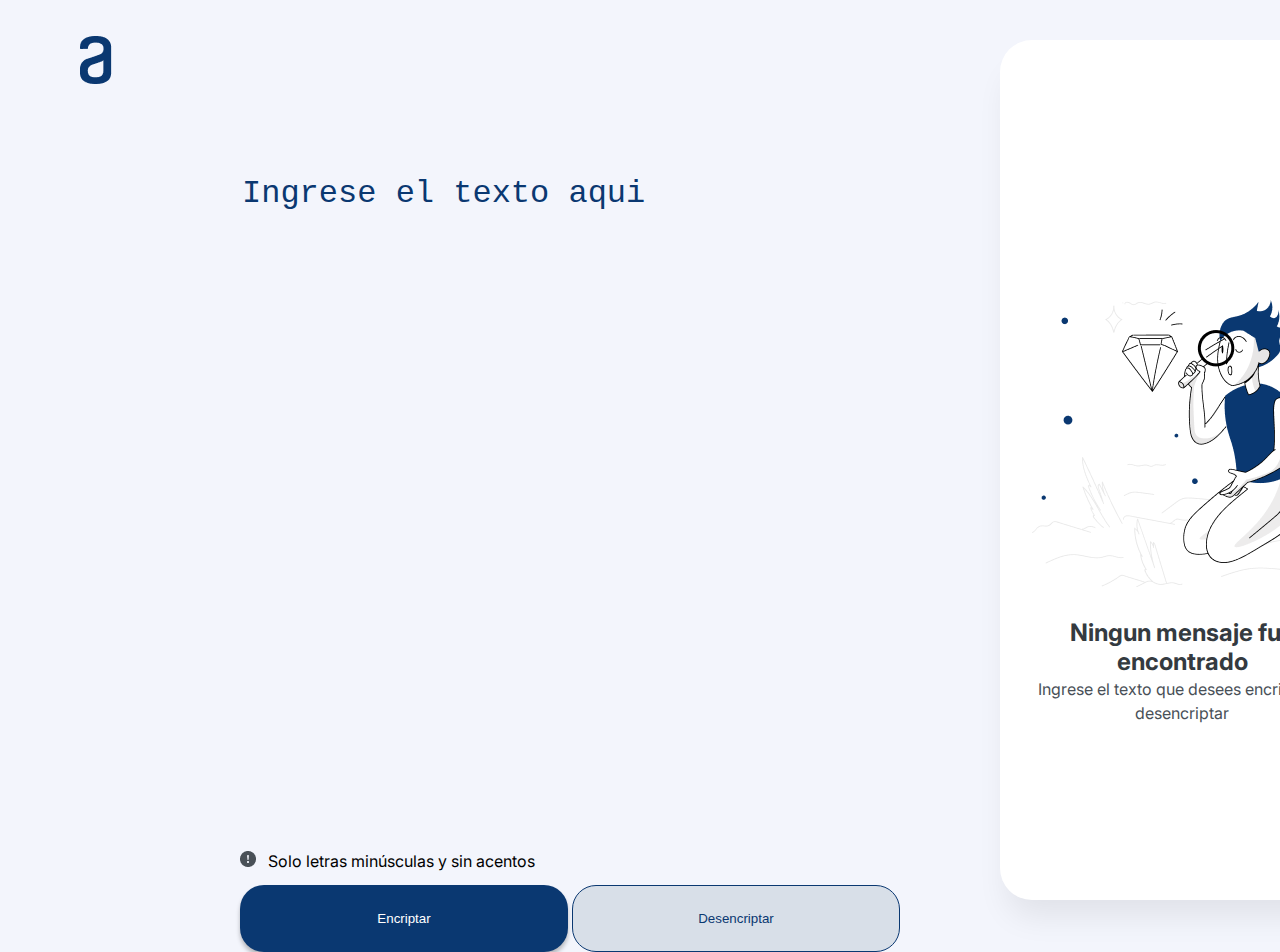
==== index.html @ 1331f790 "Avance significativo frontnend" ====
<!DOCTYPE html>


<html lang="es"></html>

    <head>
        <meta charset="UTF-8">
        <meta name="viewport" content="width=device-width">
        <title>Encriptador</title>
        <link rel="stylesheet" href="reset.css"> 
        <link rel="stylesheet" href="style.css">  
        <link rel="preconnect" href="https://fonts.googleapis.com">
        <link rel="preconnect" href="https://fonts.gstatic.com" crossorigin>
        <link href="https://fonts.googleapis.com/css2?family=Inter:wght@500&family=Montserrat:wght@300&display=swap" rel="stylesheet">  
    </head>

    <body>
        
        <header>
            <h1 class="logo"><img src="assets_icons/Logo.png" alt="Logo de alura"></h1>
        </header>
        
        <main>

            <div class="ingrese-texto">
                <textarea name="mensaje" class="mensaje" id="mensaje" cols="20" rows="1" placeholder="Ingrese el texto aqui"></textarea>
            </div>

            <div class="advertencia">
                <img src="assets_icons/Exclamacion.png" alt="Simbolo de Exclamacion">
                Solo letras minúsculas y sin acentos
            </div>


            <div class="botones">
                <button class="boton-encriptar">Encriptar</button>
                <button class="boton-desencriptar">Desencriptar</button>
            </div>

            <div class="rectangulo">
            </div>
            <img src="assets_icons/Muñeco.png" alt="Imagen de una persona" class="munehco">

            <div class="mensaje-inencontrado">
                <p class="ningun-mensaje">Ningun mensaje fue encontrado</p>
                <p class="ingrese-mensaje">Ingrese el texto que desees encriptar o desencriptar</p>
            </div>
        </main>

        <footer>

        </footer>
    </body>

</html>
---- style.css ----
body{
    background-color: #F3F5FC;
    font-family: 'Inter';
}

.logo{
    padding:  2.78%; 
}

.ingrese-texto{
    /* Ingrese el texto aqui */
    position: absolute;
    left: 240px;
    top: 168px;
}

.mensaje{
    width: 685px;
    height: 674px;
    font-style: normal;
    font-weight: 400;
    font-size: 32px;
    line-height: 150%;
    /* Dark blue/dark-blue-300 */
    
    color: #0A3871;
    background-color: transparent;
    border: none;
    border-color: none;
    resize: none;
}

#mensaje::placeholder{
    color: #0A3871;
}

#mensaje:focus{
    outline: none;
}

.advertencia{
    position: absolute;
    width: 340sx;
    height: 18px;
    left: 240px;
    top: 851px;

}

.advertencia img{
    margin-right: 8px;
}

.botones{
    position: absolute;
    width: 680px;
    height: 67px;
    left: 240px;
    top: 885px;
}

.boton-encriptar{
    width: 328px;
    height: 67px;
    background: #0A3871;
    box-shadow: 0px 4px 4px rgba(0, 0, 0, 0.25);
    border-radius: 24px;
    border: none;
    color: white;
}

.boton-encriptar:hover{
    background: #356EA9;
}

.boton-desencriptar:hover{
    background: #EFF1FA;
}


.boton-desencriptar{
    width: 328px;
    height: 67px;
    background: #D8DFE8;
    border: 1px solid #0A3871;
    border-radius: 24px;
    color: #0A3871;
}

.rectangulo{
    position: absolute;
    width: 400px;
    height: 860px;
    left: 1000px;
    top: 40px;

    /* White */

    background: #FFFFFF;
    /* shadow */

    box-shadow: 0px 24px 32px -8px rgba(0, 0, 0, 0.08);
    border-radius: 32px;
}

.munehco{
    position: absolute;
    width: 336px;
    height: 304px;
    left: 1032px;
    top: 283px;
}

.mensaje-inencontrado{
    position: absolute;
    width: 336px;
    height: 122px;
    left: 1032px;
    top: 619px;
}

.ningun-mensaje{
    width: 300px;
    height: 58px;

    font-style: normal;
    font-weight: 700;
    font-size: 24px;
    line-height: 120%;
    /* or 29px */

    text-align: center;

    /* Gray/gray-500 */

    color: #343A40;
}

.ingrese-mensaje{
    width: 300px;
    height: 48px;

    font-style: normal;
    font-weight: 400;
    font-size: 16px;
    line-height: 150%;
    /* or 24px */

    text-align: center;

    /* Gray/gray-400 */

    color: #495057;
}
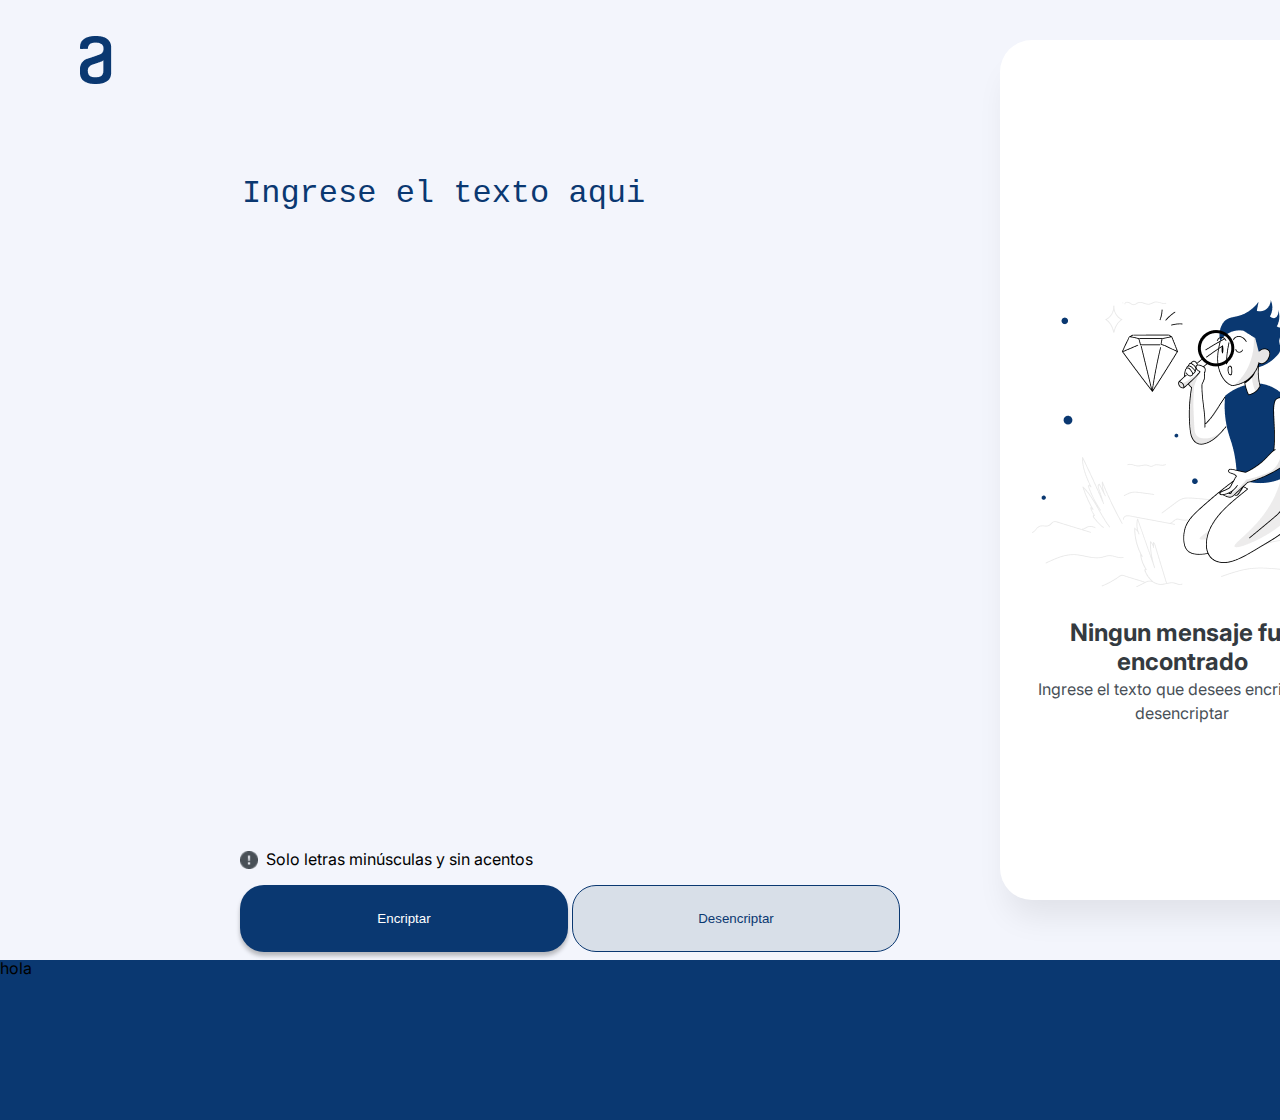
==== commit 035e92db: "Parte logica terminada" ====
--- a/index.html
+++ b/index.html
@@ -12,6 +12,7 @@
         <link rel="preconnect" href="https://fonts.googleapis.com">
         <link rel="preconnect" href="https://fonts.gstatic.com" crossorigin>
         <link href="https://fonts.googleapis.com/css2?family=Inter:wght@500&family=Montserrat:wght@300&display=swap" rel="stylesheet">  
+        <link rel="funcional" href="main.js">
     </head>
 
     <body>
@@ -28,28 +29,38 @@
 
             <div class="advertencia">
                 <img src="assets_icons/Exclamacion.png" alt="Simbolo de Exclamacion">
-                Solo letras minúsculas y sin acentos
+                <p>Solo letras minúsculas y sin acentos</p>
             </div>
 
 
             <div class="botones">
-                <button class="boton-encriptar">Encriptar</button>
-                <button class="boton-desencriptar">Desencriptar</button>
+                <button  type="button" class="boton-encriptar" onclick="bottonEncriptar()">Encriptar</button>
+                <button class="boton-desencriptar" onclick="bottonDesencriptar()">Desencriptar</button>
             </div>
 
             <div class="rectangulo">
             </div>
-            <img src="assets_icons/Muñeco.png" alt="Imagen de una persona" class="munehco">
+            <img src="assets_icons/Muñeco.png" alt="Imagen de una persona" class="munehco" id="munehco">
 
-            <div class="mensaje-inencontrado">
+            <div class="mensaje-inencontrado" id="mensaje-inencontrado">
                 <p class="ningun-mensaje">Ningun mensaje fue encontrado</p>
                 <p class="ingrese-mensaje">Ingrese el texto que desees encriptar o desencriptar</p>
             </div>
+
+            <div class="resultado-mensaje">
+                <p id="mensaje-generado"></p>
+            </div>
+            <button type="button" class="boton-copiar" id="boton-copiar" onclick="copiar()">Copiar</button>
         </main>
 
         <footer>
+            <p>hola</p>
+        </footer>
 
-        </footer>
+        <script src="main.js">
+
+        </script>
     </body>
 
+
 </html>--- a/style.css
+++ b/style.css
@@ -40,7 +40,8 @@
 
 .advertencia{
     position: absolute;
-    width: 340sx;
+    display: inline-flex;
+    width: 310px;
     height: 18px;
     left: 240px;
     top: 851px;
@@ -151,4 +152,63 @@
     /* Gray/gray-400 */
 
     color: #495057;
+}
+
+
+.resultado-mensaje{
+    position: absolute;
+    width: 336px;
+    height: 741px;
+    left: 1032px;
+    top: 72px;
+
+    font-family: 'Inter';
+    font-style: normal;
+    font-weight: 400;
+    font-size: 24px;
+    line-height: 150%;
+    /* or 36px */
+
+    overflow: auto;
+    padding: 5px;
+    word-wrap: break-word;
+    /* Gray/gray-400 */
+
+    color: #495057;
+}
+
+#mensaje-generado{
+    width: 336px;
+    height: 741px;
+}
+
+
+
+.boton-copiar{
+    /* Button */
+    box-sizing: border-box;
+    display: none;
+    position: absolute;
+    width: 336px;
+    height: 67px;
+    left: 1032px;
+    top: 825px;
+
+    /* Dark blue/dark-blue-300 */
+
+    border: 1px solid #0A3871;
+    border-radius: 24px;
+}
+
+.boton-copiar:hover{
+    background: #D8DFE8;
+}
+
+
+footer{
+    position: absolute;
+    width: 100%;
+    height: 10em;
+    top: 60em;
+    background: #0A3871;
 }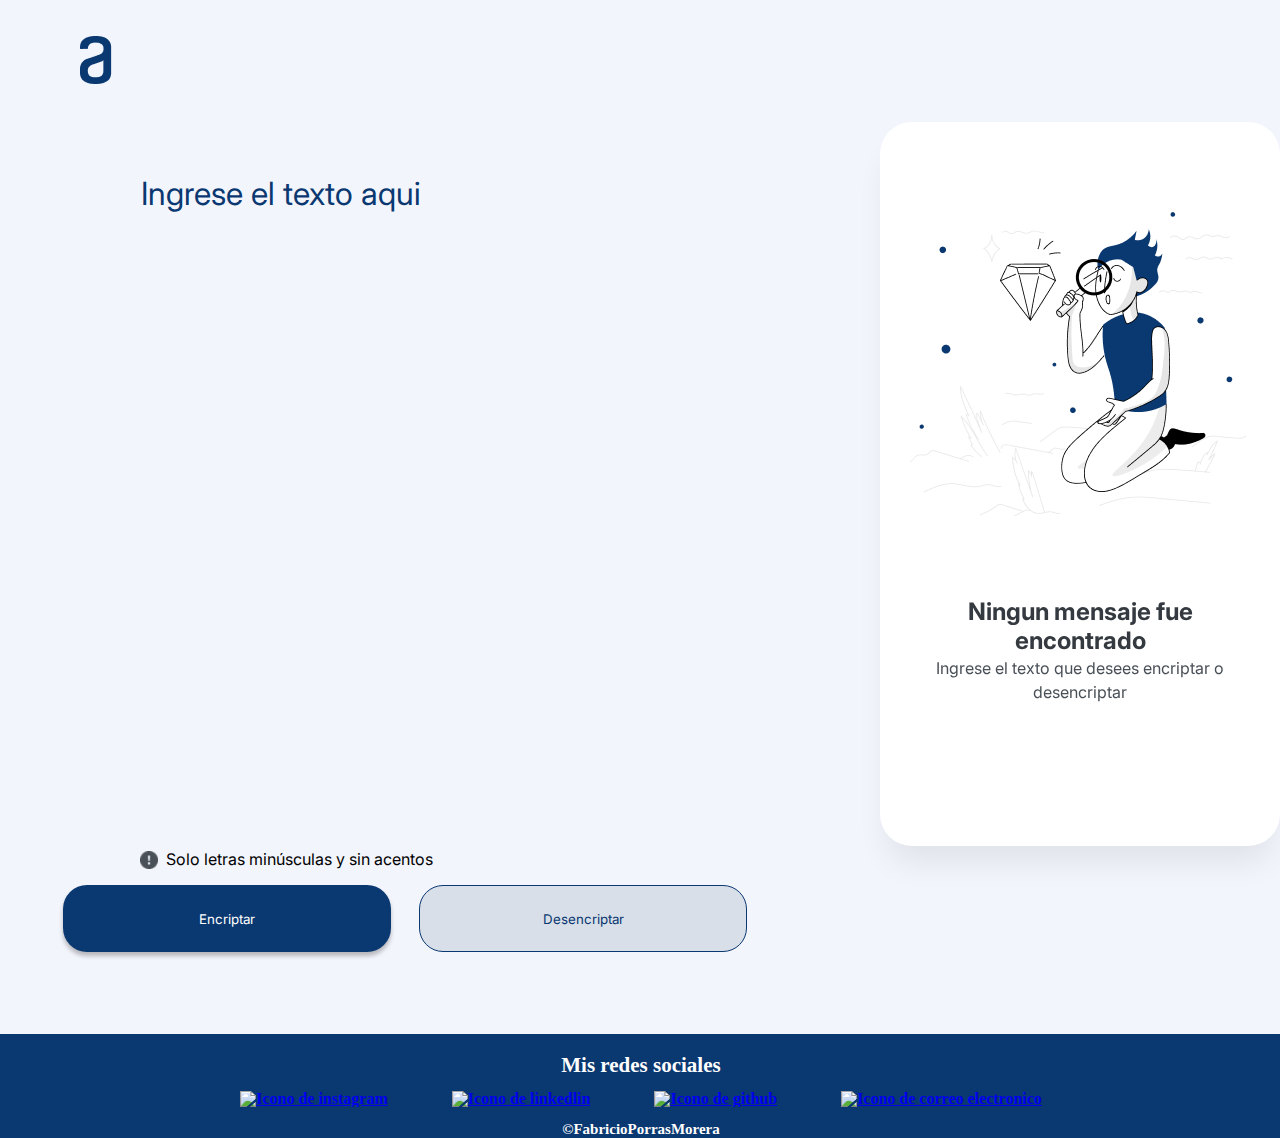
==== commit 7a25959d: "Pagina responsiva" ====
--- a/index.html
+++ b/index.html
@@ -12,7 +12,6 @@
         <link rel="preconnect" href="https://fonts.googleapis.com">
         <link rel="preconnect" href="https://fonts.gstatic.com" crossorigin>
         <link href="https://fonts.googleapis.com/css2?family=Inter:wght@500&family=Montserrat:wght@300&display=swap" rel="stylesheet">  
-        <link rel="funcional" href="main.js">
     </head>
 
     <body>
@@ -24,7 +23,7 @@
         <main>
 
             <div class="ingrese-texto">
-                <textarea name="mensaje" class="mensaje" id="mensaje" cols="20" rows="1" placeholder="Ingrese el texto aqui"></textarea>
+                <textarea name="mensaje" class="mensaje" id="mensaje" cols="20" rows="1" placeholder="Ingrese el texto aqui" required></textarea>
             </div>
 
             <div class="advertencia">
@@ -34,33 +33,42 @@
 
 
             <div class="botones">
-                <button  type="button" class="boton-encriptar" onclick="bottonEncriptar()">Encriptar</button>
-                <button class="boton-desencriptar" onclick="bottonDesencriptar()">Desencriptar</button>
+                <button  type="button" class="boton-encriptar" onclick="botonEncriptar()">Encriptar</button>
+                <button class="boton-desencriptar" onclick="botonDesencriptar()">Desencriptar</button>
             </div>
 
             <div class="rectangulo">
+                <img src="assets_icons/Muñeco.png" alt="Imagen de una persona" class="munehco" id="munehco">
+
+                <div class="mensaje-inencontrado" id="mensaje-inencontrado">
+                    <p class="ningun-mensaje">Ningun mensaje fue encontrado</p>
+                    <p class="ingrese-mensaje">Ingrese el texto que desees encriptar o desencriptar</p>
+                </div>
+    
+                <div class="resultado-mensaje">
+                    <p id="mensaje-generado"></p>
+                </div>
+
+                <button type="button" class="boton-copiar" id="boton-copiar" onclick="copiar()">Copiar</button>
             </div>
-            <img src="assets_icons/Muñeco.png" alt="Imagen de una persona" class="munehco" id="munehco">
+            
 
-            <div class="mensaje-inencontrado" id="mensaje-inencontrado">
-                <p class="ningun-mensaje">Ningun mensaje fue encontrado</p>
-                <p class="ingrese-mensaje">Ingrese el texto que desees encriptar o desencriptar</p>
-            </div>
-
-            <div class="resultado-mensaje">
-                <p id="mensaje-generado"></p>
-            </div>
-            <button type="button" class="boton-copiar" id="boton-copiar" onclick="copiar()">Copiar</button>
         </main>
 
         <footer>
-            <p>hola</p>
+            <h4 class="texto-redes">Mis redes sociales</h4>
+            <div class="iconos-redes">
+                <a href="https://www.instagram.com/fabricio_porras6/"><img class="icono" src="assets_icons/instagram.png" alt="Icono de instagram"></a>
+                <a href="https://www.linkedin.com/in/fabricio-alexander-porras-morera-8380bb210/"><img class="icono" src="assets_icons/linkedlin.png" alt="Icono de linkedlin"></a>
+                <a href="https://github.com/Fabricio06"><img class="icono" src="assets_icons/github.png" alt="Icono de github"></a>
+                <a href="faporras05@hotmail.com"><img class="icono" src="assets_icons/correo.png" alt="Icono de correo electronico"></a>
+            </div>
+            <h4 class="copyright">©FabricioPorrasMorera</h4>
+            
         </footer>
 
-        <script src="main.js">
+        <script src="main.js"></script>
 
-        </script>
     </body>
 
-
 </html>--- a/style.css
+++ b/style.css
@@ -1,14 +1,24 @@
+*{
+    font-family: 'Inter';
+}
+
+/*Body de la pagina*/
 body{
     background-color: #F3F5FC;
-    font-family: 'Inter';
-}
-
+}
+
+/*Inicio del main de la pagina*/
+main{
+    height: 57em;
+}
+
+/*Parte del Header de la pagina*/
 .logo{
-    padding:  2.78%; 
-}
-
+    padding:  2.78%;
+}
+
+/*Parte del main de la pagina*/
 .ingrese-texto{
-    /* Ingrese el texto aqui */
     position: absolute;
     left: 240px;
     top: 168px;
@@ -54,7 +64,7 @@
 
 .botones{
     position: absolute;
-    width: 680px;
+    width: 700px;
     height: 67px;
     left: 240px;
     top: 885px;
@@ -63,21 +73,13 @@
 .boton-encriptar{
     width: 328px;
     height: 67px;
+    margin: 0 24px 0 0;
     background: #0A3871;
     box-shadow: 0px 4px 4px rgba(0, 0, 0, 0.25);
     border-radius: 24px;
     border: none;
     color: white;
 }
-
-.boton-encriptar:hover{
-    background: #356EA9;
-}
-
-.boton-desencriptar:hover{
-    background: #EFF1FA;
-}
-
 
 .boton-desencriptar{
     width: 328px;
@@ -88,12 +90,20 @@
     color: #0A3871;
 }
 
+.boton-encriptar:hover{
+    background: #356EA9;
+}
+
+
+.boton-desencriptar:hover{
+    background: #EFF1FA;
+}
+
 .rectangulo{
-    position: absolute;
+    position: sticky;
     width: 400px;
-    height: 860px;
+    height: 724px;
     left: 1000px;
-    top: 40px;
 
     /* White */
 
@@ -105,19 +115,19 @@
 }
 
 .munehco{
-    position: absolute;
+    position: static;
     width: 336px;
     height: 304px;
-    left: 1032px;
-    top: 283px;
+    padding: 30px;
+    margin: 60px 0 0;
 }
 
 .mensaje-inencontrado{
-    position: absolute;
-    width: 336px;
-    height: 122px;
-    left: 1032px;
-    top: 619px;
+    display: table;
+    margin-left: auto;
+    margin-right: auto;
+    width: 50%;
+    margin-top: 50px;
 }
 
 .ningun-mensaje{
@@ -156,11 +166,10 @@
 
 
 .resultado-mensaje{
-    position: absolute;
+    position: static;
+    display: none;
     width: 336px;
-    height: 741px;
-    left: 1032px;
-    top: 72px;
+    height: 80%;
 
     font-family: 'Inter';
     font-style: normal;
@@ -170,7 +179,7 @@
     /* or 36px */
 
     overflow: auto;
-    padding: 5px;
+    padding: 8px 0 0 29px;
     word-wrap: break-word;
     /* Gray/gray-400 */
 
@@ -188,11 +197,12 @@
     /* Button */
     box-sizing: border-box;
     display: none;
-    position: absolute;
+    position: static;
     width: 336px;
     height: 67px;
     left: 1032px;
     top: 825px;
+    margin: 30px;
 
     /* Dark blue/dark-blue-300 */
 
@@ -205,10 +215,160 @@
 }
 
 
+/*Parte del footer de la pagina*/
+
 footer{
-    position: absolute;
+    background: #0A3871; 
+    text-align: center;
     width: 100%;
-    height: 10em;
-    top: 60em;
-    background: #0A3871;
+    height: 100%;
+    color: white;
+    padding: 1px;
+    font-weight: bold;
+}
+
+.texto-redes{
+    font-size: 21px;
+    margin: 10px 0 0 0;
+    padding: 10px 0 0 0;
+}
+
+.iconos-redes{
+    width: 50px;
+    height: 50px;
+    display: contents;
+}
+.icono-redes a{
+    margin: auto;
+}
+
+.icono{
+    width: 60px;
+    height: 60px;
+    margin: 15px 30px 15px 30px;
+}
+
+.icono:hover{
+    opacity: 70%;
+}
+.copyright{
+    font-size: 15px;
+}
+
+@media screen and (max-width: 1400px) {
+    .ingrese-texto{
+        left: 139px;
+        width: 50%;
+    }
+    .mensaje{
+        width: 100%;
+    }
+    .advertencia{
+        left: 140px;
+    }
+    .botones{
+        left: 63px;
+    }
+}
+
+@media screen and (max-width: 1260px) {
+    .ingrese-texto{
+        position: initial;
+        padding: 50px;
+        width: 90%;
+    }
+    .mensaje{
+        height: 450px;
+        width: 90%;
+    }
+    .advertencia{
+        height: 18px;
+        width: 304px;
+        border-radius: 0px;
+        position: initial;
+        padding: 20px 30px 0px 23px;
+    }
+    .botones{
+        height: 67px;
+        width: auto;
+        border-radius: 0px;
+        position: initial;
+        display: table;
+        padding: 0 30px;
+        margin-bottom: 10px;
+    }
+    .munehco{
+        display: none;
+    }
+    .rectangulo{
+        height: 123px;
+        width: auto;
+        position: initial;
+        display: flex;
+        padding: 40px;
+    }
+    .mensaje-inencontrado{
+        margin-left: auto;
+        margin-right: auto;
+        width: 50%;  
+        margin-top: 0%;  
+    }
+    .resultado-mensaje{
+        height: auto;
+        width: 70%;
+        border-radius: 32px;
+        padding: 7px;     
+    }
+    #mensaje-generado {
+        width: auto;
+        height: auto;
+    }
+}
+@media screen and (max-width: 761px) {
+    main{
+        height: 64em;
+    }
+    .boton-desencriptar{
+        margin: 10px 0 10px 0;
+    }
+    .rectangulo{
+        height: 88px;
+        top: 770px;
+    }
+    .resultado-mensaje{
+        width: 70%;
+        height: 100%;
+    }
+    footer{
+        position: relative;
+    }
+
+}
+@media screen and (max-width: 375px){
+    main{
+        height: 64em;
+    }
+    .ingrese-texto{
+        padding: initial;
+        padding-left: 30px;
+    }
+    .advertencia{
+        padding: 0;
+    }
+    .botones{
+        padding: 0 5px;
+        display: contents;
+    }
+    .rectangulo{
+        height: 226px;
+        display: block;
+        width: auto;
+    }
+    .resultado-mensaje{
+        height: 60%;
+        width: auto;
+    }
+    .boton-copiar{
+        width: 70%;
+    }
 }